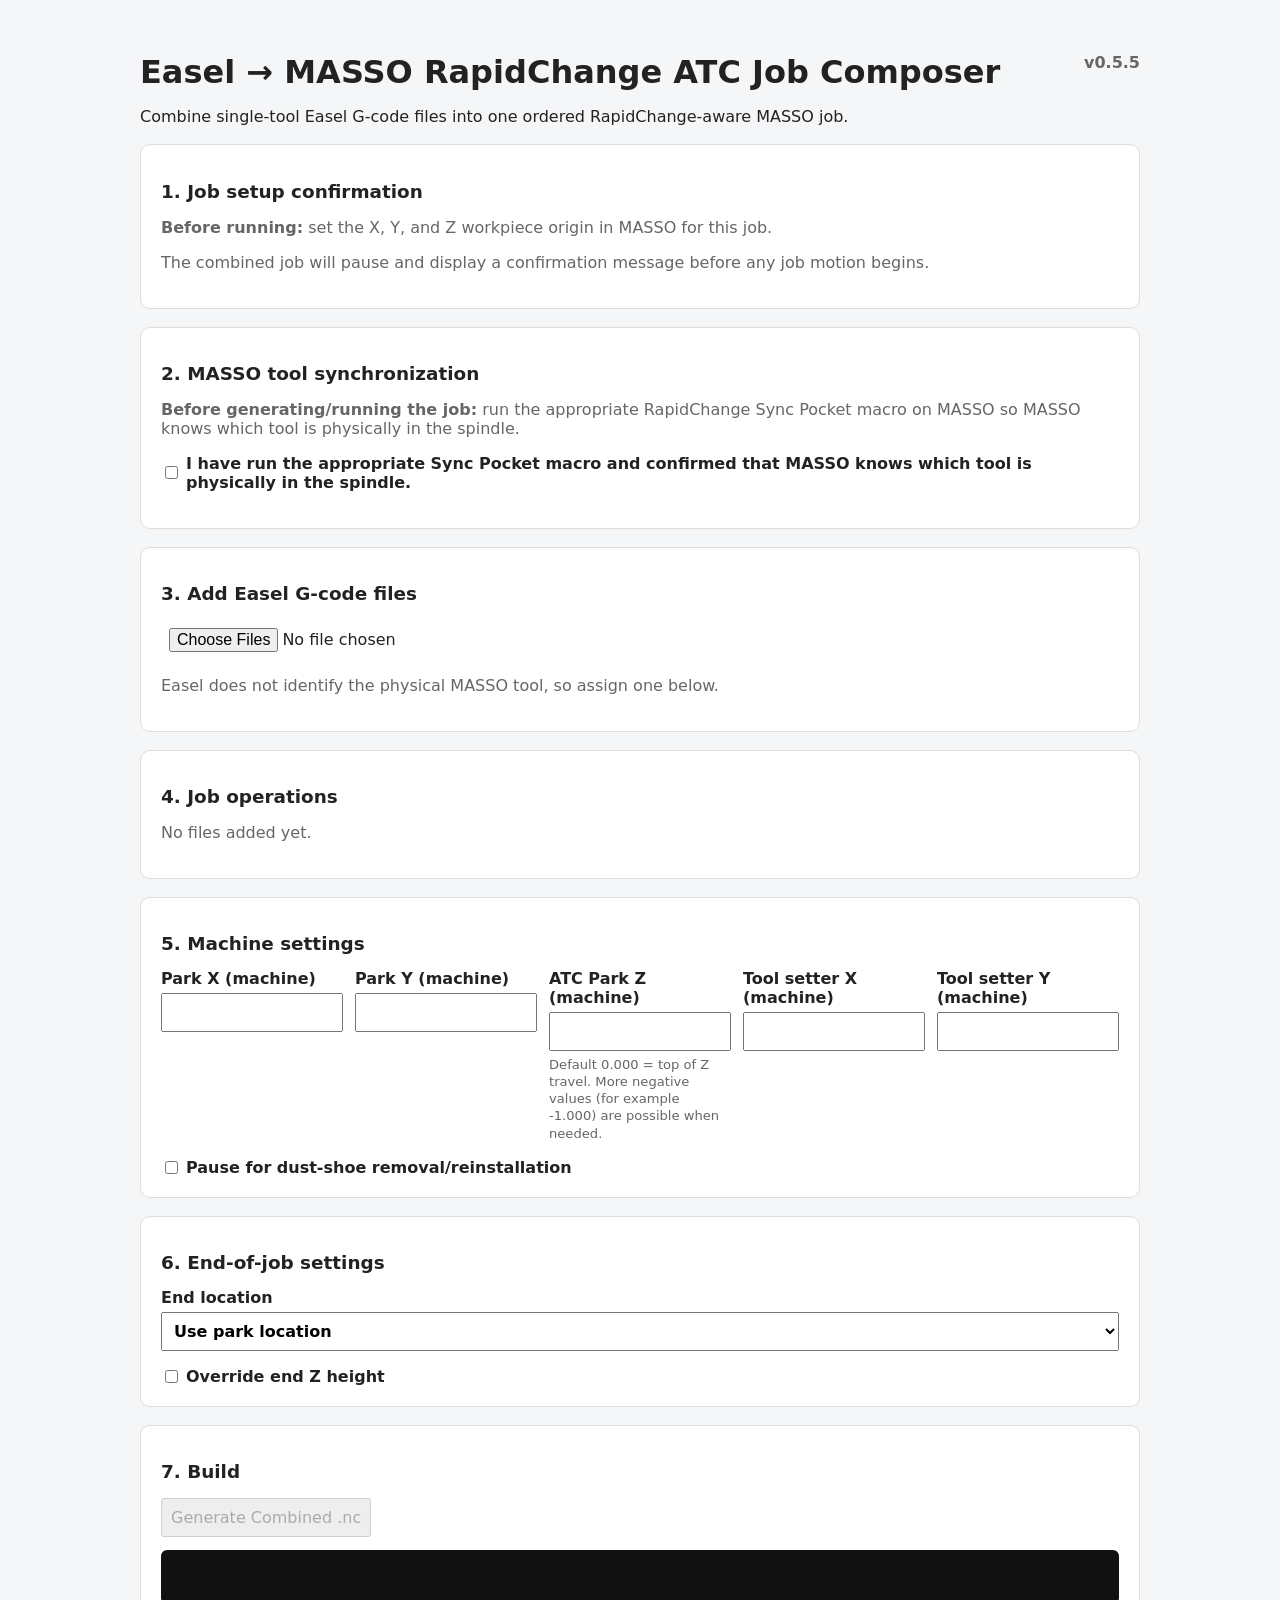
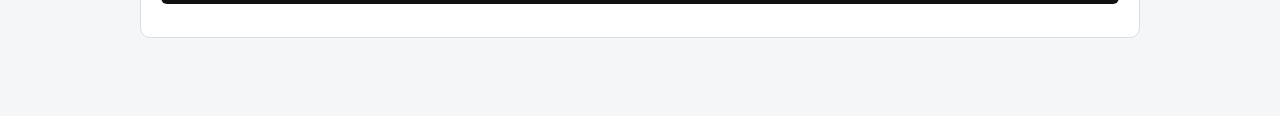
==== index.html @ ffce5ff0 "v055" ====
<!doctype html><html lang="en"><head><meta charset="utf-8"><meta name="viewport" content="width=device-width,initial-scale=1"><title>Easel → MASSO RapidChange ATC Job Composer v0.5.4</title><link rel="stylesheet" href="css/styles.css"></head><body><main class="app"><header><div class="version">v0.5.5</div><h1>Easel → MASSO RapidChange ATC Job Composer</h1><p>Combine single-tool Easel G-code files into one ordered RapidChange-aware MASSO job.</p></header>
<section class="panel"><h2>1. Job setup confirmation</h2>
<p class="hint"><strong>Before running:</strong> set the X, Y, and Z workpiece origin in MASSO for this job.</p>
<p class="hint">The combined job will pause and display a confirmation message before any job motion begins.</p>
</section>
<section class="panel"><h2>2. MASSO tool synchronization</h2>
<p class="hint"><strong>Before generating/running the job:</strong> run the appropriate RapidChange Sync Pocket macro on MASSO so MASSO knows which tool is physically in the spindle.</p>
<label class="checkbox"><input id="startingToolConfirmed" type="checkbox"> I have run the appropriate Sync Pocket macro and confirmed that MASSO knows which tool is physically in the spindle.</label>
<p id="startupStatus" class="status-note"></p>
</section>
<section class="panel"><h2>3. Add Easel G-code files</h2><input id="fileInput" type="file" accept=".nc,.gcode,.txt" multiple><p class="hint">Easel does not identify the physical MASSO tool, so assign one below.</p></section>
<section class="panel"><h2>4. Job operations</h2><div id="operationList"><p class="empty">No files added yet.</p></div></section>
<section class="panel"><h2>5. Machine settings</h2><div class="settings-grid"><label>Park X (machine)<input id="parkX" type="number" step=".001"></label><label>Park Y (machine)<input id="parkY" type="number" step=".001"></label><label>ATC Park Z (machine)<input id="parkZ" type="number" step=".001"><small>Default 0.000 = top of Z travel. More negative values (for example -1.000) are possible when needed.</small></label><label>Tool setter X (machine)<input id="setterX" type="number" step=".001"></label><label>Tool setter Y (machine)<input id="setterY" type="number" step=".001"></label></div><label class="checkbox"><input id="dustShoeEnabled" type="checkbox"> Pause for dust-shoe removal/reinstallation</label></section>
<section class="panel"><h2>6. End-of-job settings</h2><label>End location<select id="endMode"><option value="park">Use park location</option><option value="custom">Override with machine coordinates</option><option value="zonly">Leave X/Y unchanged — raise Z only</option></select></label><div id="customEnd" class="settings-grid hidden"><label>End X (machine)<input id="endX" type="number" step=".001"></label><label>End Y (machine)<input id="endY" type="number" step=".001"></label></div><label class="checkbox"><input id="endZOverrideEnabled" type="checkbox"> Override end Z height</label><label id="endZWrap" class="hidden">End Z (machine)<input id="endZ" type="number" step=".001"><small>Default 0.000 = top of Z travel. More negative values are possible when needed.</small></label></section>
<section class="panel"><h2>7. Build</h2><button id="generateButton" disabled>Generate Combined .nc</button><pre id="status"></pre></section></main><script type="module" src="js/app.js"></script></body></html>
---- css/styles.css ----
/* Responsibility: Application layout and visual styling. */
:root{font-family:system-ui,-apple-system,"Segoe UI",sans-serif;color:#222;background:#f5f6f7}body{margin:0}.app{max-width:1000px;margin:auto;padding:32px 20px 60px}header{position:relative}.version{position:absolute;right:0;top:0;font-weight:700;color:#666}.panel{background:#fff;border:1px solid #ddd;border-radius:10px;padding:20px;margin:18px 0}h1{margin-bottom:6px}h2{font-size:1.15rem}.hint,.empty{color:#666}.operation{display:grid;grid-template-columns:1fr 250px auto;gap:10px;align-items:center;padding:10px 0;border-bottom:1px solid #eee}.operation-actions{display:flex;gap:4px}.settings-grid{display:grid;grid-template-columns:repeat(auto-fit,minmax(170px,1fr));gap:12px}label{display:flex;flex-direction:column;gap:5px;font-weight:600}input,select,button{font:inherit;padding:8px}.checkbox{flex-direction:row;margin-top:16px;align-items:center}button{cursor:pointer}#status{white-space:pre-wrap;background:#111;color:#eee;padding:12px;border-radius:6px;min-height:30px}.hidden{display:none!important}
label small{font-size:.82rem;font-weight:400;color:#666;line-height:1.3}
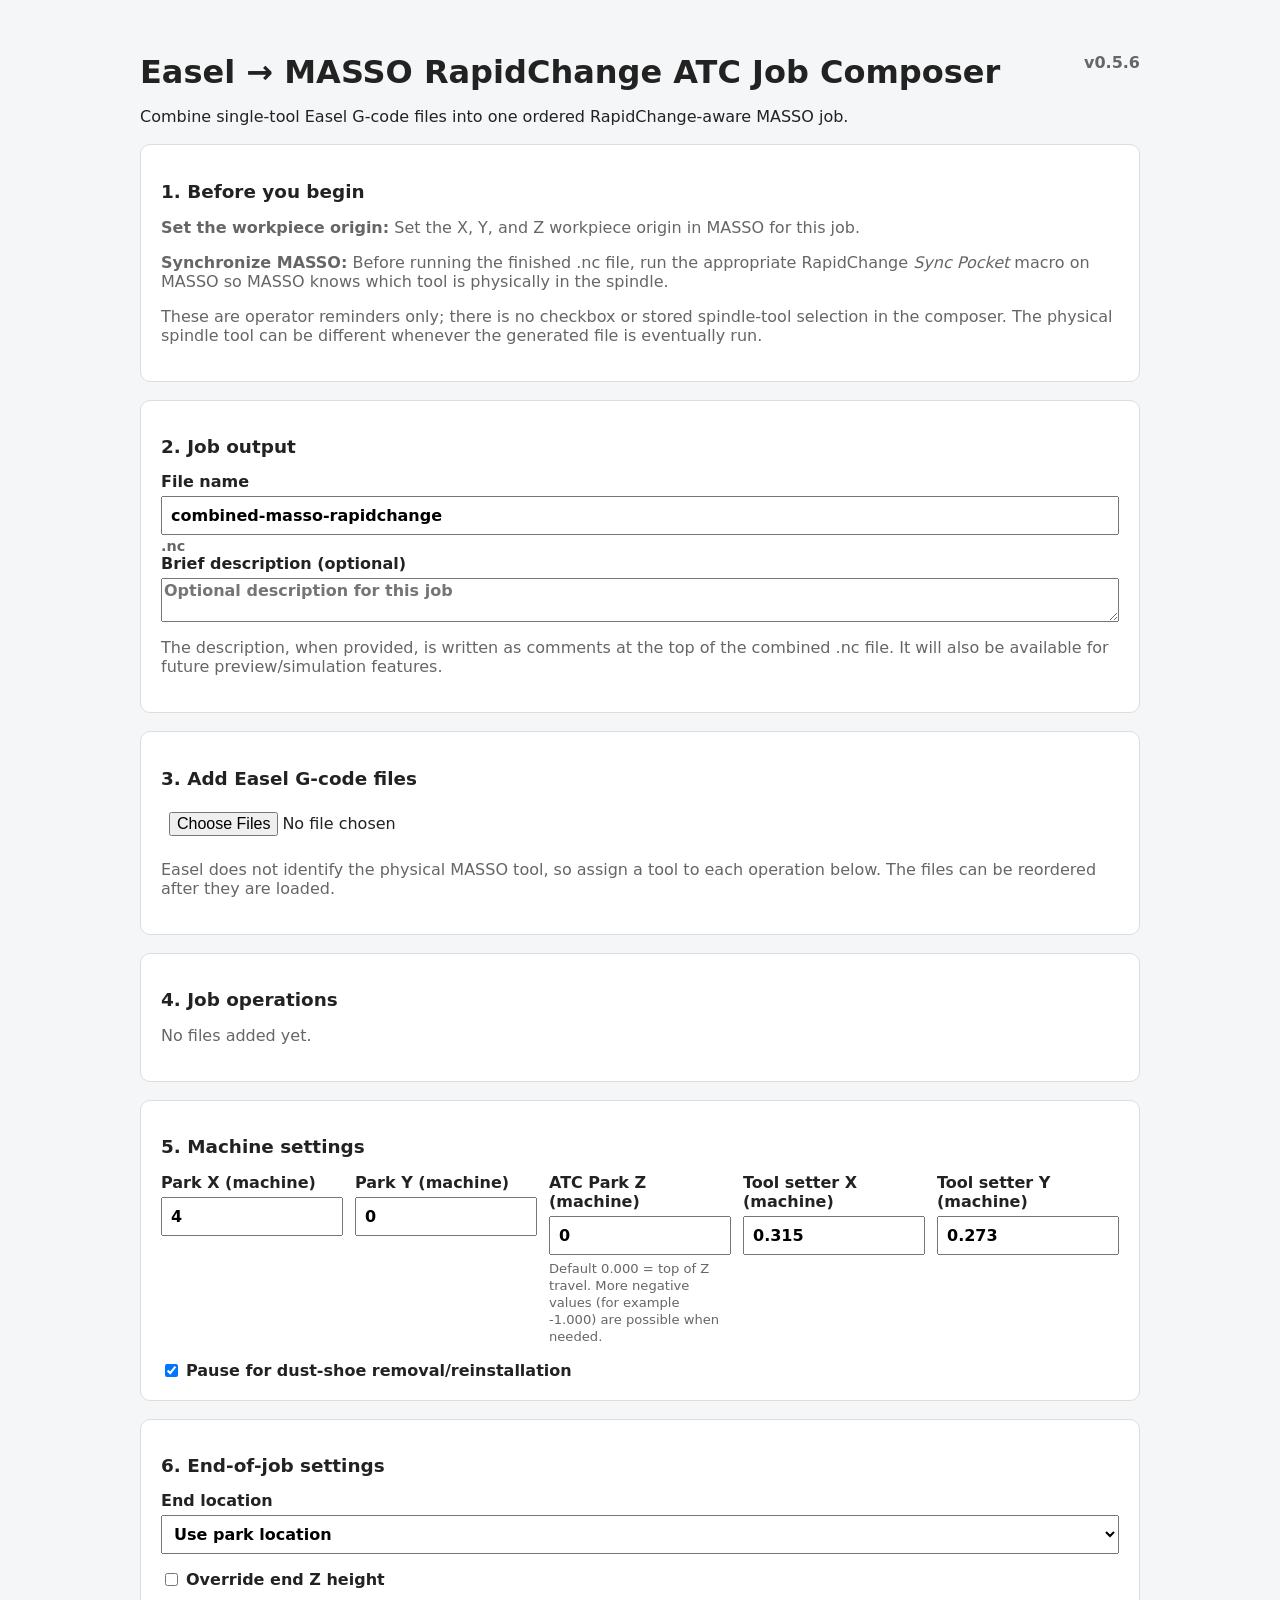
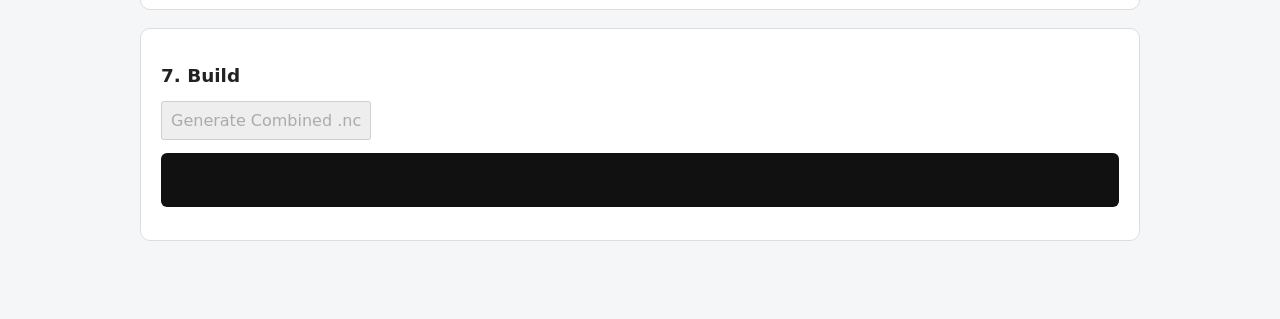
==== commit d730dc2c: "v056" ====
--- a/index.html
+++ b/index.html
@@ -1,15 +1,49 @@
-<!doctype html><html lang="en"><head><meta charset="utf-8"><meta name="viewport" content="width=device-width,initial-scale=1"><title>Easel → MASSO RapidChange ATC Job Composer v0.5.4</title><link rel="stylesheet" href="css/styles.css"></head><body><main class="app"><header><div class="version">v0.5.5</div><h1>Easel → MASSO RapidChange ATC Job Composer</h1><p>Combine single-tool Easel G-code files into one ordered RapidChange-aware MASSO job.</p></header>
-<section class="panel"><h2>1. Job setup confirmation</h2>
-<p class="hint"><strong>Before running:</strong> set the X, Y, and Z workpiece origin in MASSO for this job.</p>
-<p class="hint">The combined job will pause and display a confirmation message before any job motion begins.</p>
+<!doctype html>
+<html lang="en">
+<head>
+<meta charset="utf-8"><meta name="viewport" content="width=device-width,initial-scale=1">
+<title>Easel → MASSO RapidChange ATC Job Composer v0.5.6</title>
+<link rel="stylesheet" href="css/styles.css">
+</head>
+<body><main class="app">
+<header><div class="version">v0.5.6</div><h1>Easel → MASSO RapidChange ATC Job Composer</h1><p>Combine single-tool Easel G-code files into one ordered RapidChange-aware MASSO job.</p></header>
+
+<section class="panel"><h2>1. Before you begin</h2>
+<p class="hint"><strong>Set the workpiece origin:</strong> Set the X, Y, and Z workpiece origin in MASSO for this job.</p>
+<p class="hint"><strong>Synchronize MASSO:</strong> Before running the finished .nc file, run the appropriate RapidChange <em>Sync Pocket</em> macro on MASSO so MASSO knows which tool is physically in the spindle.</p>
+<p class="hint">These are operator reminders only; there is no checkbox or stored spindle-tool selection in the composer. The physical spindle tool can be different whenever the generated file is eventually run.</p>
 </section>
-<section class="panel"><h2>2. MASSO tool synchronization</h2>
-<p class="hint"><strong>Before generating/running the job:</strong> run the appropriate RapidChange Sync Pocket macro on MASSO so MASSO knows which tool is physically in the spindle.</p>
-<label class="checkbox"><input id="startingToolConfirmed" type="checkbox"> I have run the appropriate Sync Pocket macro and confirmed that MASSO knows which tool is physically in the spindle.</label>
-<p id="startupStatus" class="status-note"></p>
+
+<section class="panel"><h2>2. Job output</h2>
+<label>File name<input id="outputFileName" type="text" value="combined-masso-rapidchange" placeholder="combined-masso-rapidchange"><span class="extension">.nc</span></label>
+<label>Brief description (optional)<textarea id="jobDescription" rows="2" placeholder="Optional description for this job"></textarea></label>
+<p class="hint">The description, when provided, is written as comments at the top of the combined .nc file. It will also be available for future preview/simulation features.</p>
 </section>
-<section class="panel"><h2>3. Add Easel G-code files</h2><input id="fileInput" type="file" accept=".nc,.gcode,.txt" multiple><p class="hint">Easel does not identify the physical MASSO tool, so assign one below.</p></section>
+
+<section class="panel"><h2>3. Add Easel G-code files</h2>
+<input id="fileInput" type="file" accept=".nc,.gcode,.txt" multiple>
+<p class="hint">Easel does not identify the physical MASSO tool, so assign a tool to each operation below. The files can be reordered after they are loaded.</p>
+</section>
+
 <section class="panel"><h2>4. Job operations</h2><div id="operationList"><p class="empty">No files added yet.</p></div></section>
-<section class="panel"><h2>5. Machine settings</h2><div class="settings-grid"><label>Park X (machine)<input id="parkX" type="number" step=".001"></label><label>Park Y (machine)<input id="parkY" type="number" step=".001"></label><label>ATC Park Z (machine)<input id="parkZ" type="number" step=".001"><small>Default 0.000 = top of Z travel. More negative values (for example -1.000) are possible when needed.</small></label><label>Tool setter X (machine)<input id="setterX" type="number" step=".001"></label><label>Tool setter Y (machine)<input id="setterY" type="number" step=".001"></label></div><label class="checkbox"><input id="dustShoeEnabled" type="checkbox"> Pause for dust-shoe removal/reinstallation</label></section>
-<section class="panel"><h2>6. End-of-job settings</h2><label>End location<select id="endMode"><option value="park">Use park location</option><option value="custom">Override with machine coordinates</option><option value="zonly">Leave X/Y unchanged — raise Z only</option></select></label><div id="customEnd" class="settings-grid hidden"><label>End X (machine)<input id="endX" type="number" step=".001"></label><label>End Y (machine)<input id="endY" type="number" step=".001"></label></div><label class="checkbox"><input id="endZOverrideEnabled" type="checkbox"> Override end Z height</label><label id="endZWrap" class="hidden">End Z (machine)<input id="endZ" type="number" step=".001"><small>Default 0.000 = top of Z travel. More negative values are possible when needed.</small></label></section>
-<section class="panel"><h2>7. Build</h2><button id="generateButton" disabled>Generate Combined .nc</button><pre id="status"></pre></section></main><script type="module" src="js/app.js"></script></body></html>+
+<section class="panel"><h2>5. Machine settings</h2>
+<div class="settings-grid">
+<label>Park X (machine)<input id="parkX" type="number" step=".001"></label>
+<label>Park Y (machine)<input id="parkY" type="number" step=".001"></label>
+<label>ATC Park Z (machine)<input id="parkZ" type="number" step=".001"><small>Default 0.000 = top of Z travel. More negative values (for example -1.000) are possible when needed.</small></label>
+<label>Tool setter X (machine)<input id="setterX" type="number" step=".001"></label>
+<label>Tool setter Y (machine)<input id="setterY" type="number" step=".001"></label>
+</div>
+<label class="checkbox"><input id="dustShoeEnabled" type="checkbox"> Pause for dust-shoe removal/reinstallation</label>
+</section>
+
+<section class="panel"><h2>6. End-of-job settings</h2>
+<label>End location<select id="endMode"><option value="park">Use park location</option><option value="custom">Override with machine coordinates</option><option value="zonly">Leave X/Y unchanged — raise Z only</option></select></label>
+<div id="customEnd" class="settings-grid hidden"><label>End X (machine)<input id="endX" type="number" step=".001"></label><label>End Y (machine)<input id="endY" type="number" step=".001"></label></div>
+<label class="checkbox"><input id="endZOverrideEnabled" type="checkbox"> Override end Z height</label>
+<label id="endZWrap" class="hidden">End Z (machine)<input id="endZ" type="number" step=".001"><small>Default 0.000 = top of Z travel. More negative values are possible when needed.</small></label>
+</section>
+
+<section class="panel"><h2>7. Build</h2><button id="generateButton" disabled>Generate Combined .nc</button><pre id="status"></pre></section>
+</main><script type="module" src="js/app.js"></script></body></html>
--- a/css/styles.css
+++ b/css/styles.css
@@ -1,3 +1,5 @@
 /* Responsibility: Application layout and visual styling. */
 :root{font-family:system-ui,-apple-system,"Segoe UI",sans-serif;color:#222;background:#f5f6f7}body{margin:0}.app{max-width:1000px;margin:auto;padding:32px 20px 60px}header{position:relative}.version{position:absolute;right:0;top:0;font-weight:700;color:#666}.panel{background:#fff;border:1px solid #ddd;border-radius:10px;padding:20px;margin:18px 0}h1{margin-bottom:6px}h2{font-size:1.15rem}.hint,.empty{color:#666}.operation{display:grid;grid-template-columns:1fr 250px auto;gap:10px;align-items:center;padding:10px 0;border-bottom:1px solid #eee}.operation-actions{display:flex;gap:4px}.settings-grid{display:grid;grid-template-columns:repeat(auto-fit,minmax(170px,1fr));gap:12px}label{display:flex;flex-direction:column;gap:5px;font-weight:600}input,select,button{font:inherit;padding:8px}.checkbox{flex-direction:row;margin-top:16px;align-items:center}button{cursor:pointer}#status{white-space:pre-wrap;background:#111;color:#eee;padding:12px;border-radius:6px;min-height:30px}.hidden{display:none!important}
 label small{font-size:.82rem;font-weight:400;color:#666;line-height:1.3}
+
+.extension{margin-top:-2px;color:#666;font-size:.9rem}.panel textarea{font:inherit;resize:vertical}
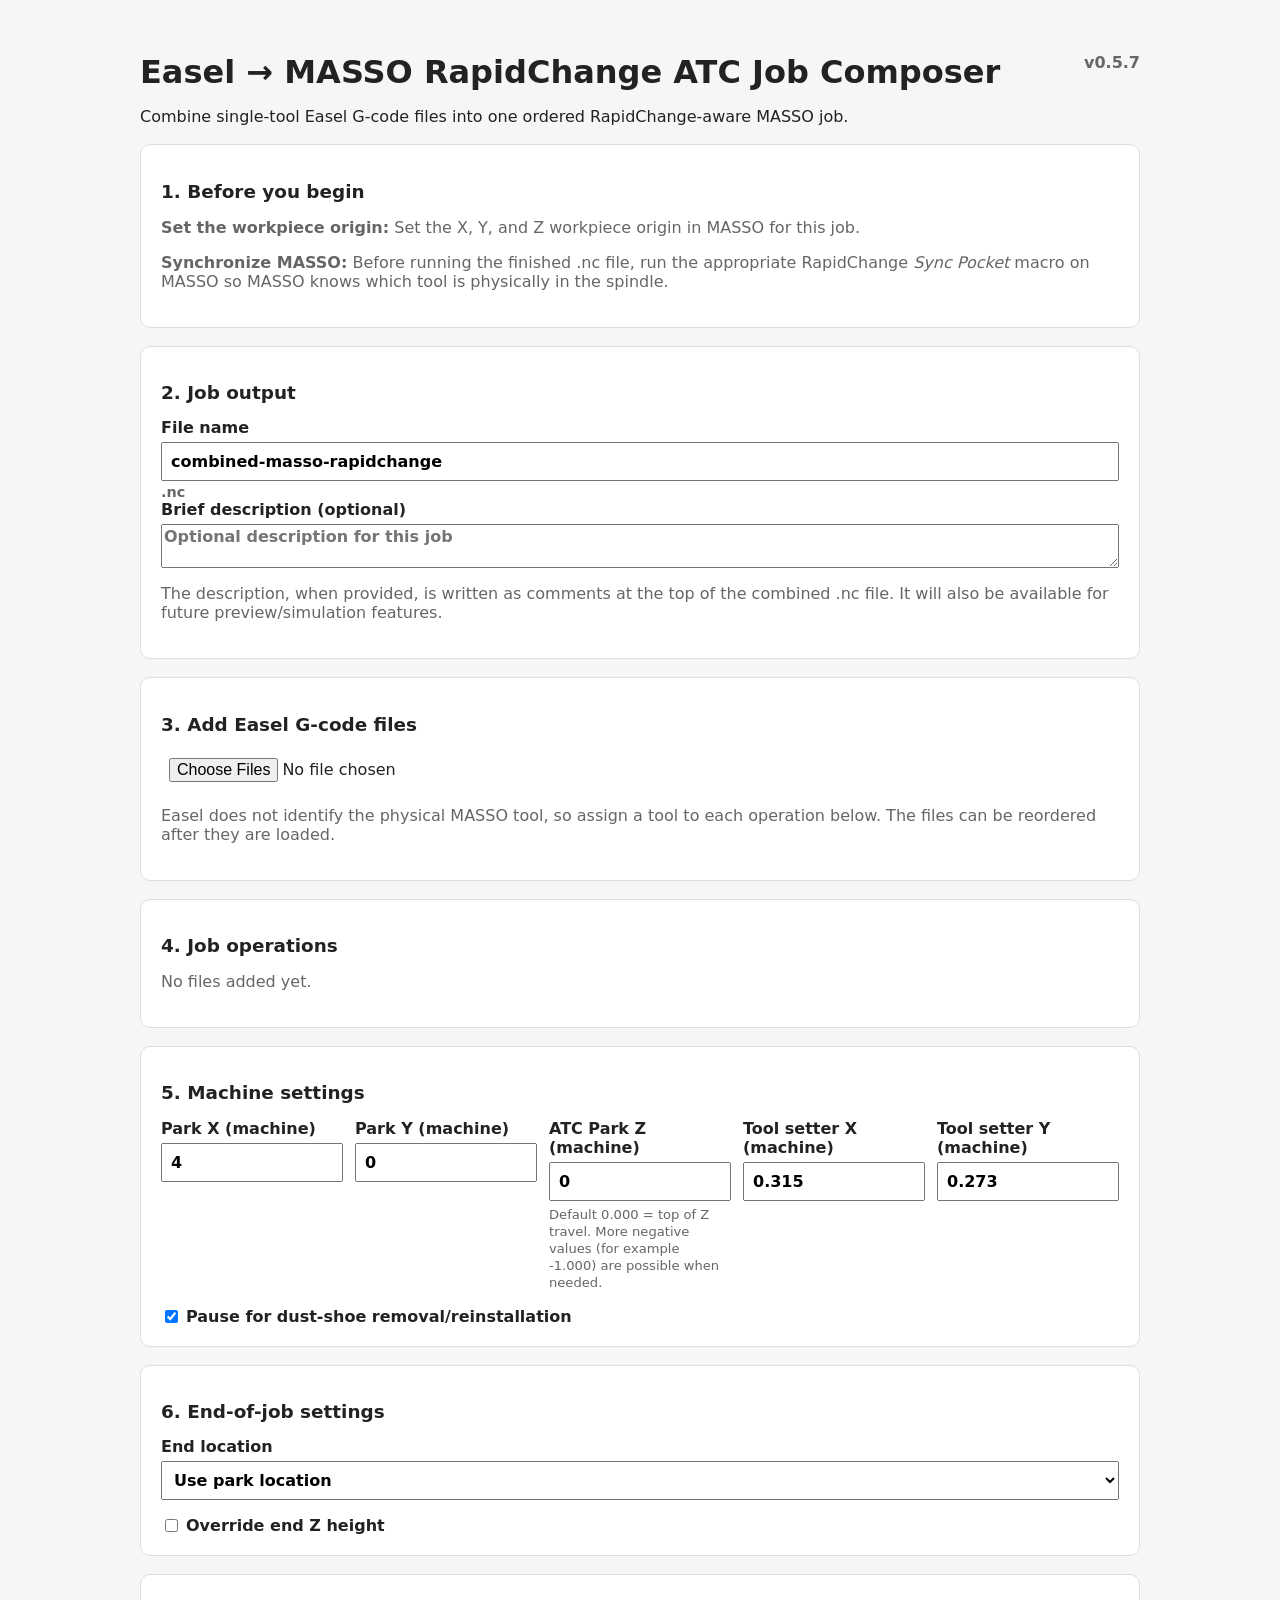
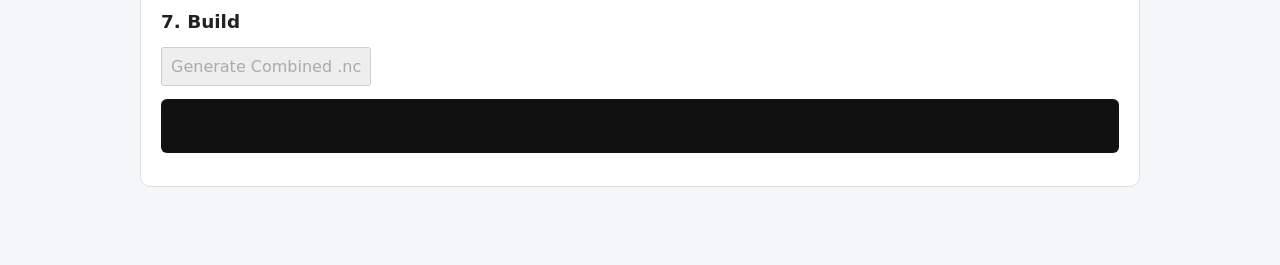
==== commit c157b6c6: "v 057" ====
--- a/index.html
+++ b/index.html
@@ -2,16 +2,15 @@
 <html lang="en">
 <head>
 <meta charset="utf-8"><meta name="viewport" content="width=device-width,initial-scale=1">
-<title>Easel → MASSO RapidChange ATC Job Composer v0.5.6</title>
+<title>Easel → MASSO RapidChange ATC Job Composer v0.5.7</title>
 <link rel="stylesheet" href="css/styles.css">
 </head>
 <body><main class="app">
-<header><div class="version">v0.5.6</div><h1>Easel → MASSO RapidChange ATC Job Composer</h1><p>Combine single-tool Easel G-code files into one ordered RapidChange-aware MASSO job.</p></header>
+<header><div class="version">v0.5.7</div><h1>Easel → MASSO RapidChange ATC Job Composer</h1><p>Combine single-tool Easel G-code files into one ordered RapidChange-aware MASSO job.</p></header>
 
 <section class="panel"><h2>1. Before you begin</h2>
 <p class="hint"><strong>Set the workpiece origin:</strong> Set the X, Y, and Z workpiece origin in MASSO for this job.</p>
 <p class="hint"><strong>Synchronize MASSO:</strong> Before running the finished .nc file, run the appropriate RapidChange <em>Sync Pocket</em> macro on MASSO so MASSO knows which tool is physically in the spindle.</p>
-<p class="hint">These are operator reminders only; there is no checkbox or stored spindle-tool selection in the composer. The physical spindle tool can be different whenever the generated file is eventually run.</p>
 </section>
 
 <section class="panel"><h2>2. Job output</h2>
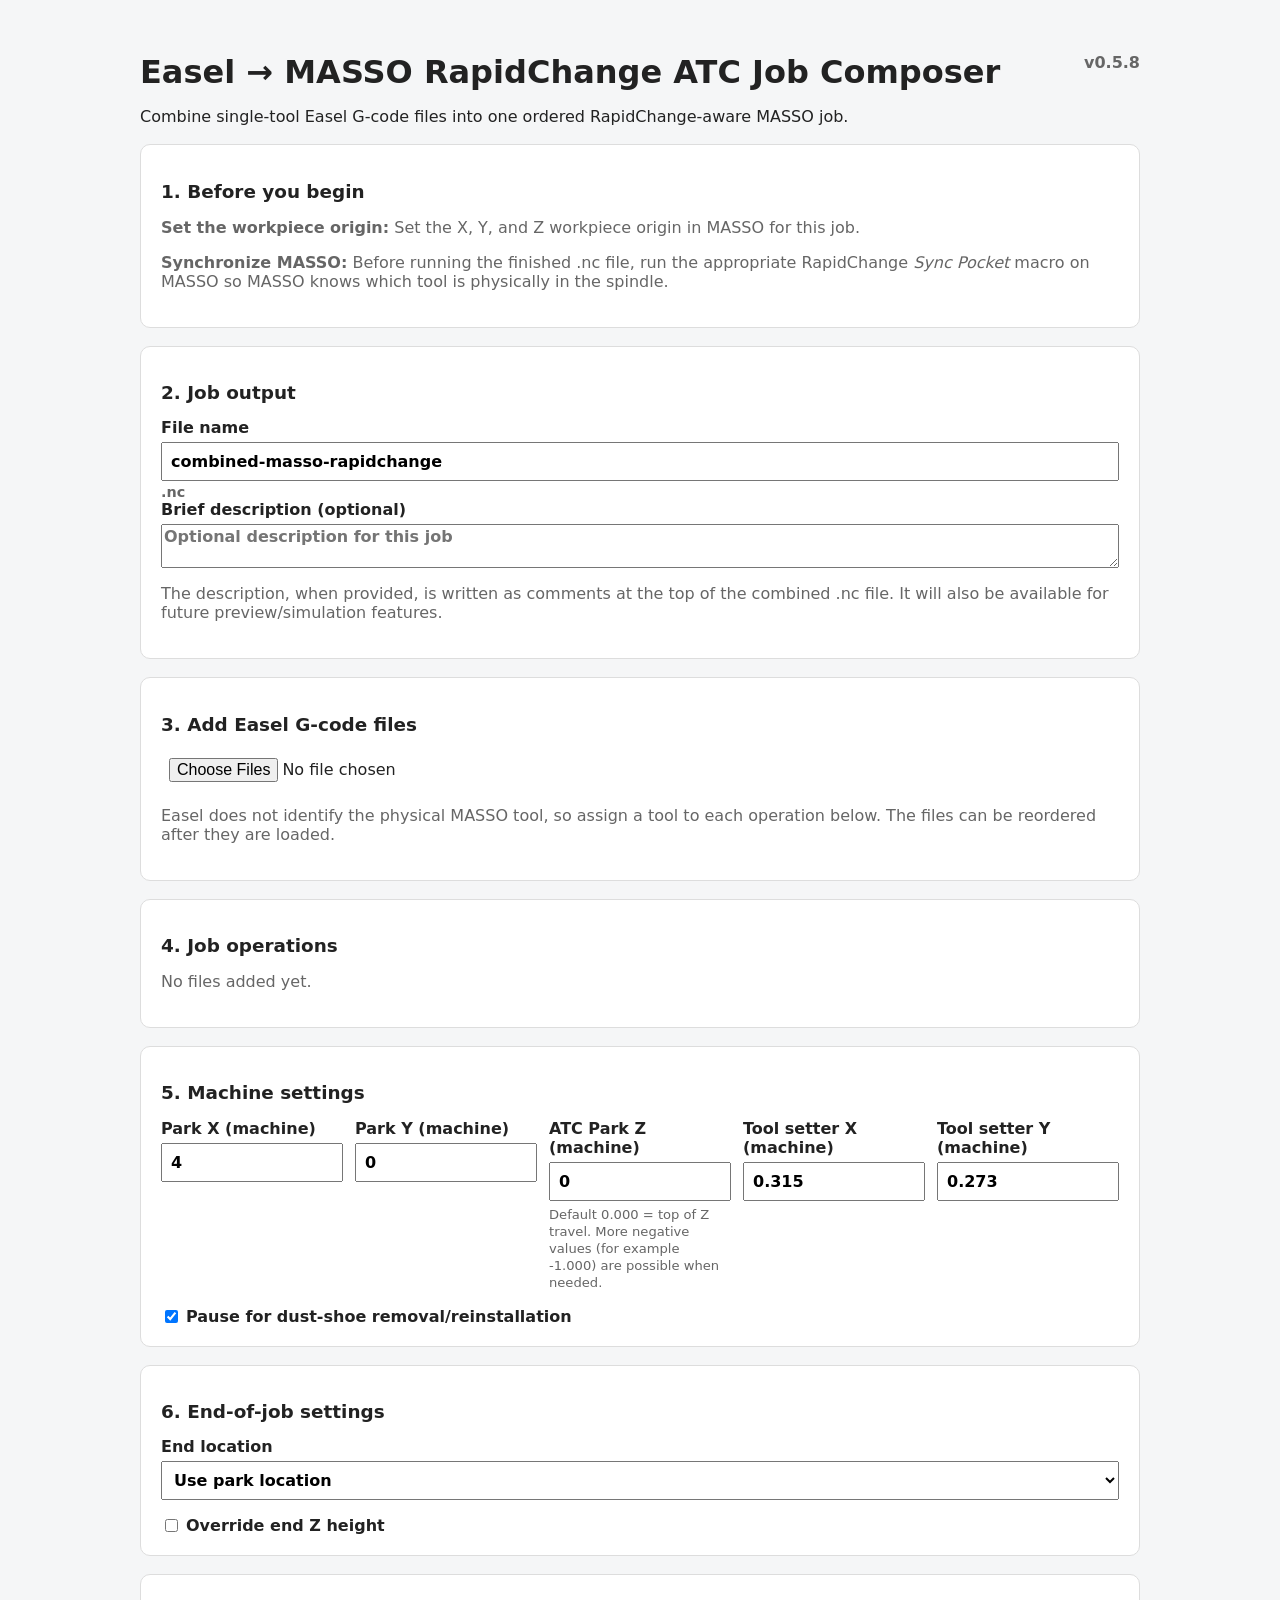
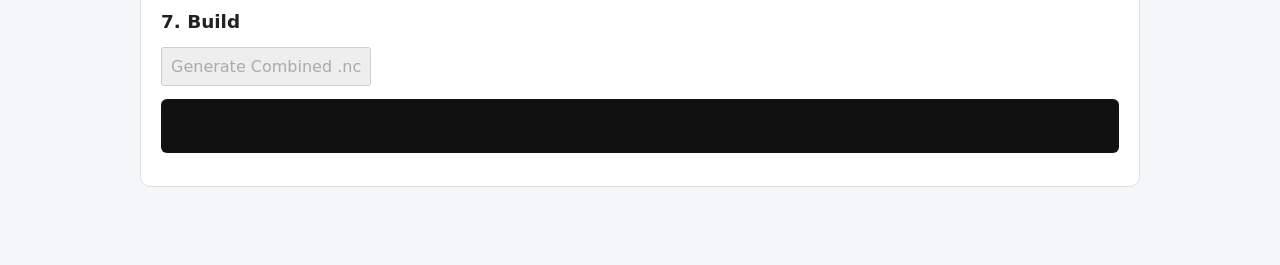
==== commit f0f609b4: "composer v 0..5.8" ====
--- a/index.html
+++ b/index.html
@@ -2,11 +2,11 @@
 <html lang="en">
 <head>
 <meta charset="utf-8"><meta name="viewport" content="width=device-width,initial-scale=1">
-<title>Easel → MASSO RapidChange ATC Job Composer v0.5.7</title>
+<title>Easel → MASSO RapidChange ATC Job Composer v0.5.8</title>
 <link rel="stylesheet" href="css/styles.css">
 </head>
 <body><main class="app">
-<header><div class="version">v0.5.7</div><h1>Easel → MASSO RapidChange ATC Job Composer</h1><p>Combine single-tool Easel G-code files into one ordered RapidChange-aware MASSO job.</p></header>
+<header><div class="version">v0.5.8</div><h1>Easel → MASSO RapidChange ATC Job Composer</h1><p>Combine single-tool Easel G-code files into one ordered RapidChange-aware MASSO job.</p></header>
 
 <section class="panel"><h2>1. Before you begin</h2>
 <p class="hint"><strong>Set the workpiece origin:</strong> Set the X, Y, and Z workpiece origin in MASSO for this job.</p>
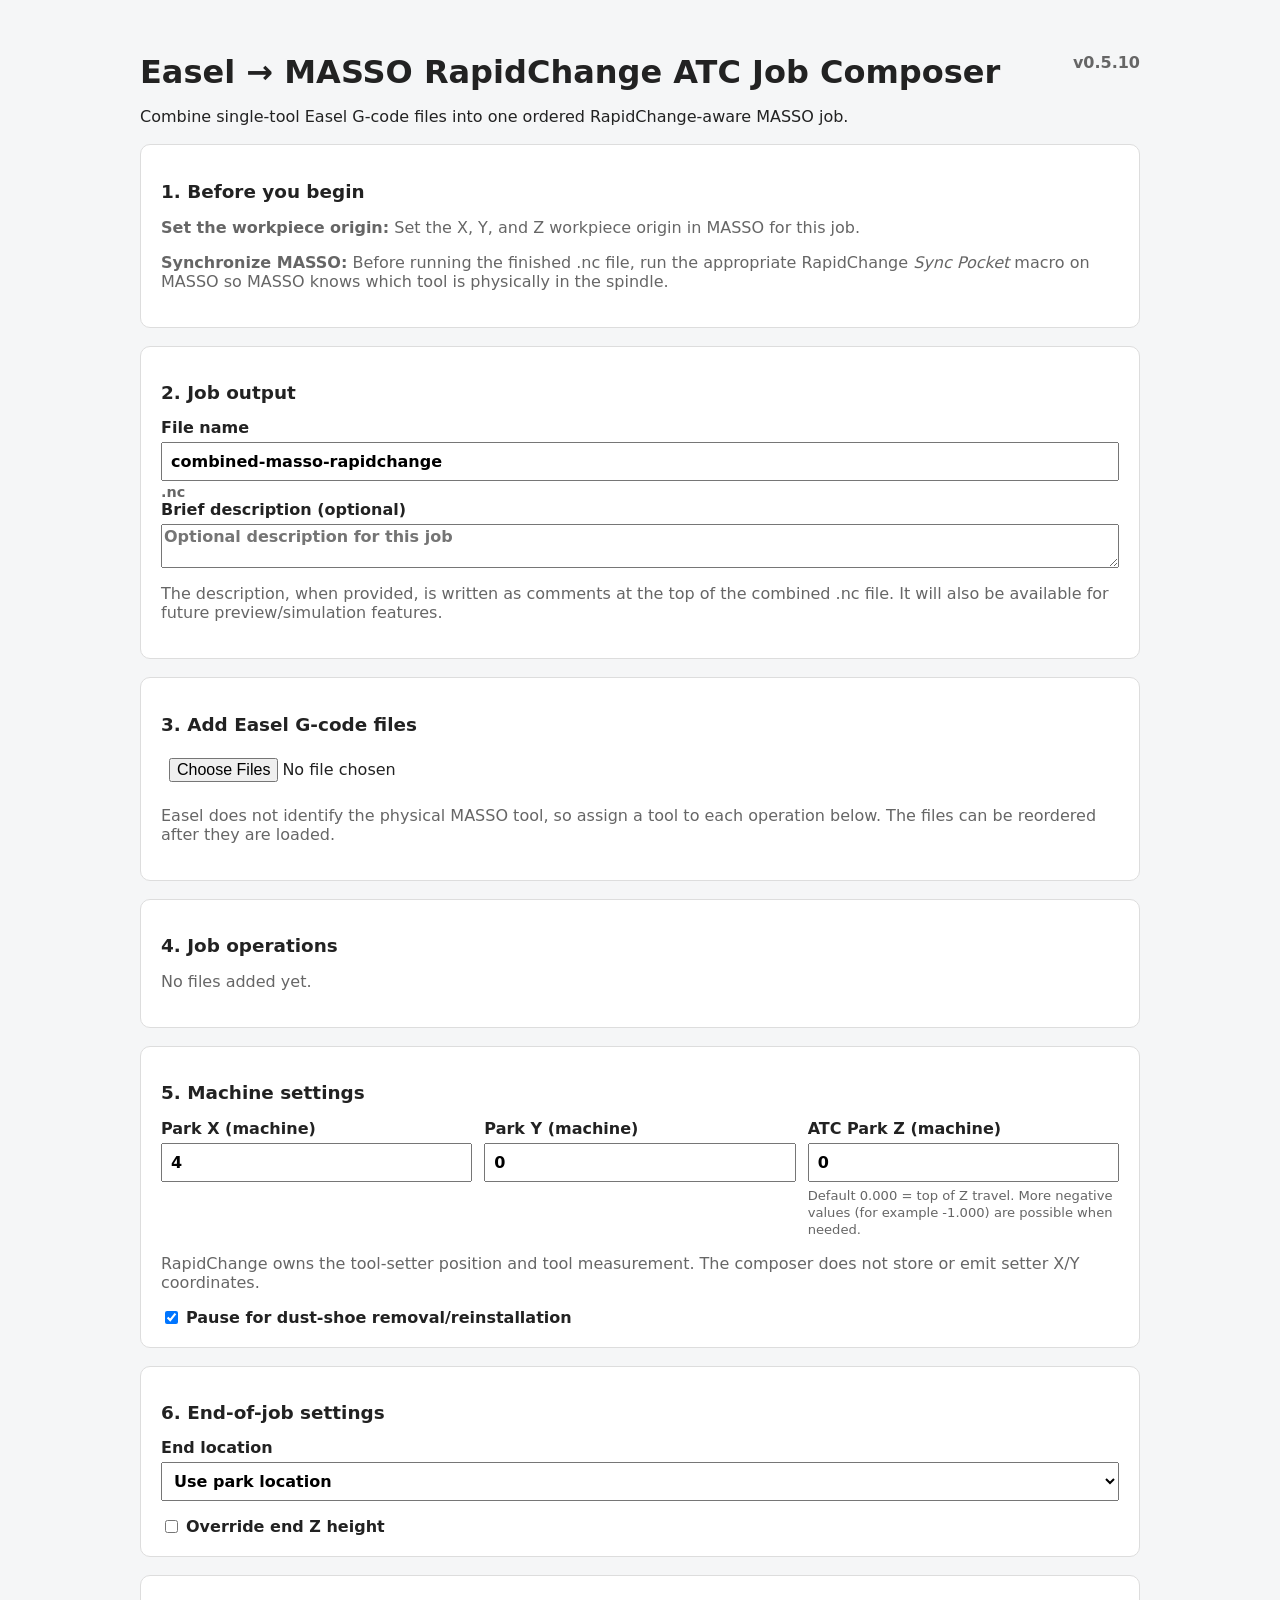
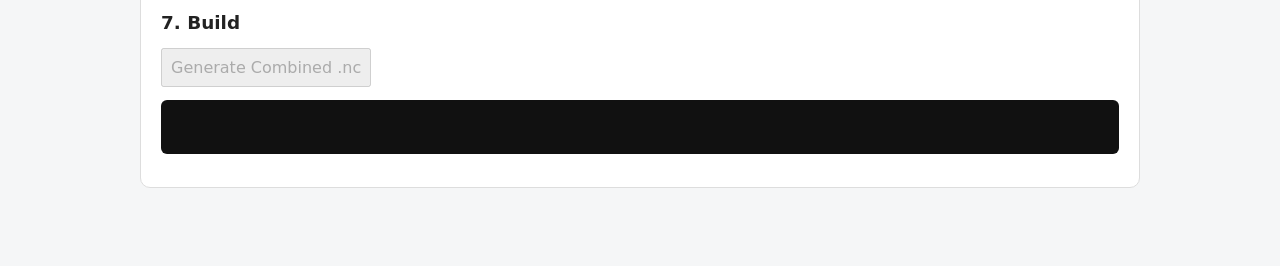
==== commit d4a834c6: "composer 0510" ====
--- a/index.html
+++ b/index.html
@@ -2,11 +2,11 @@
 <html lang="en">
 <head>
 <meta charset="utf-8"><meta name="viewport" content="width=device-width,initial-scale=1">
-<title>Easel → MASSO RapidChange ATC Job Composer v0.5.8</title>
+<title>Easel → MASSO RapidChange ATC Job Composer v0.5.10</title>
 <link rel="stylesheet" href="css/styles.css">
 </head>
 <body><main class="app">
-<header><div class="version">v0.5.8</div><h1>Easel → MASSO RapidChange ATC Job Composer</h1><p>Combine single-tool Easel G-code files into one ordered RapidChange-aware MASSO job.</p></header>
+<header><div class="version">v0.5.10</div><h1>Easel → MASSO RapidChange ATC Job Composer</h1><p>Combine single-tool Easel G-code files into one ordered RapidChange-aware MASSO job.</p></header>
 
 <section class="panel"><h2>1. Before you begin</h2>
 <p class="hint"><strong>Set the workpiece origin:</strong> Set the X, Y, and Z workpiece origin in MASSO for this job.</p>
@@ -31,9 +31,8 @@
 <label>Park X (machine)<input id="parkX" type="number" step=".001"></label>
 <label>Park Y (machine)<input id="parkY" type="number" step=".001"></label>
 <label>ATC Park Z (machine)<input id="parkZ" type="number" step=".001"><small>Default 0.000 = top of Z travel. More negative values (for example -1.000) are possible when needed.</small></label>
-<label>Tool setter X (machine)<input id="setterX" type="number" step=".001"></label>
-<label>Tool setter Y (machine)<input id="setterY" type="number" step=".001"></label>
 </div>
+<p class="hint">RapidChange owns the tool-setter position and tool measurement. The composer does not store or emit setter X/Y coordinates.</p>
 <label class="checkbox"><input id="dustShoeEnabled" type="checkbox"> Pause for dust-shoe removal/reinstallation</label>
 </section>
 
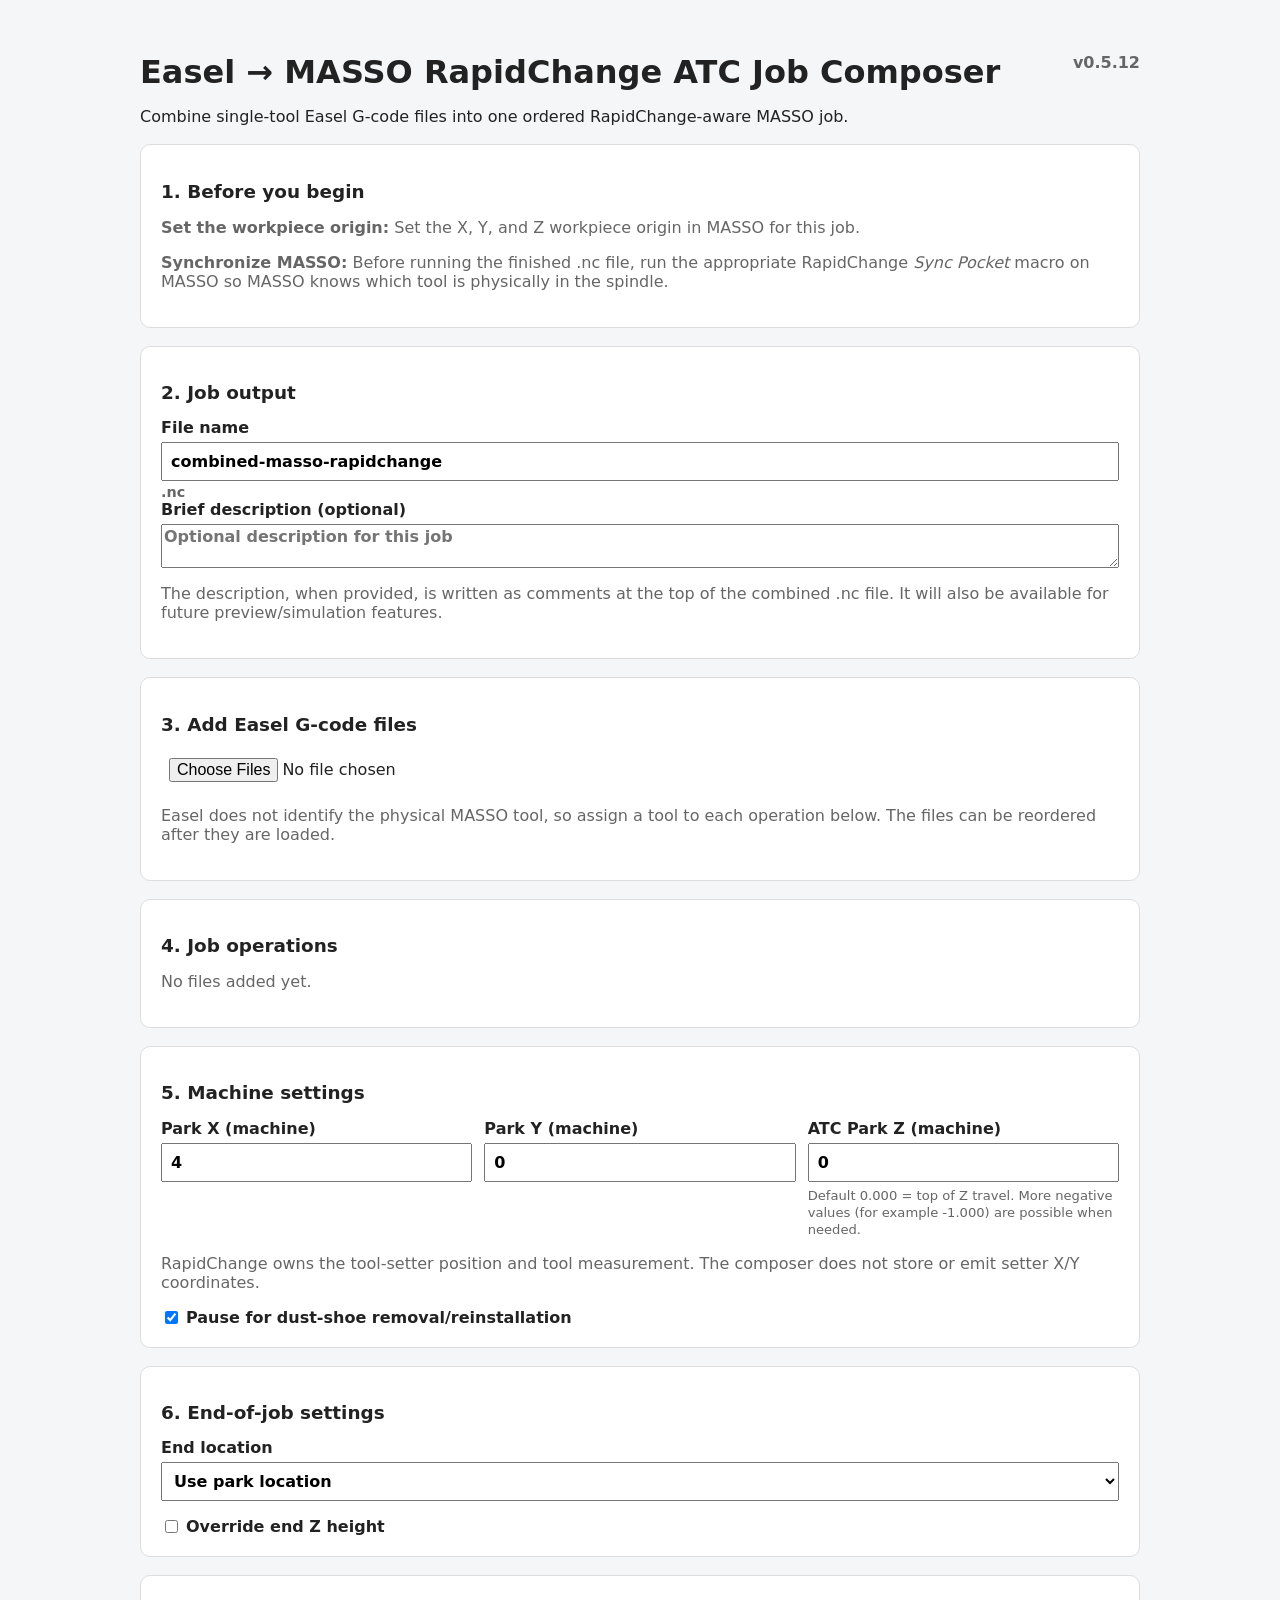
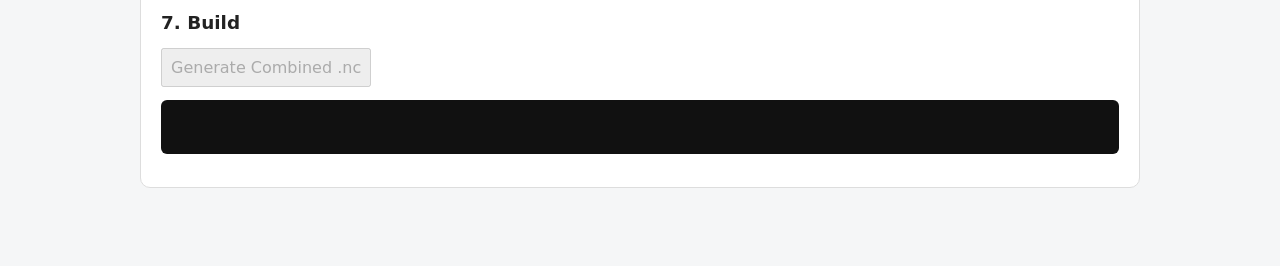
==== commit 6afa99ec: "composer 0.5.12" ====
--- a/index.html
+++ b/index.html
@@ -2,11 +2,11 @@
 <html lang="en">
 <head>
 <meta charset="utf-8"><meta name="viewport" content="width=device-width,initial-scale=1">
-<title>Easel → MASSO RapidChange ATC Job Composer v0.5.10</title>
+<title>Easel → MASSO RapidChange ATC Job Composer v0.5.12</title>
 <link rel="stylesheet" href="css/styles.css">
 </head>
 <body><main class="app">
-<header><div class="version">v0.5.10</div><h1>Easel → MASSO RapidChange ATC Job Composer</h1><p>Combine single-tool Easel G-code files into one ordered RapidChange-aware MASSO job.</p></header>
+<header><div class="version">v0.5.12</div><h1>Easel → MASSO RapidChange ATC Job Composer</h1><p>Combine single-tool Easel G-code files into one ordered RapidChange-aware MASSO job.</p></header>
 
 <section class="panel"><h2>1. Before you begin</h2>
 <p class="hint"><strong>Set the workpiece origin:</strong> Set the X, Y, and Z workpiece origin in MASSO for this job.</p>
--- a/css/styles.css
+++ b/css/styles.css
@@ -3,3 +3,5 @@
 label small{font-size:.82rem;font-weight:400;color:#666;line-height:1.3}
 
 .extension{margin-top:-2px;color:#666;font-size:.9rem}.panel textarea{font:inherit;resize:vertical}
+
+.tool-controls{display:flex;flex-direction:column;gap:6px}.manual-tool-select{font-size:.92rem}@media(max-width:700px){.operation{grid-template-columns:1fr auto}.tool-controls{grid-column:1/-1}.operation-actions{grid-column:2;grid-row:1}}
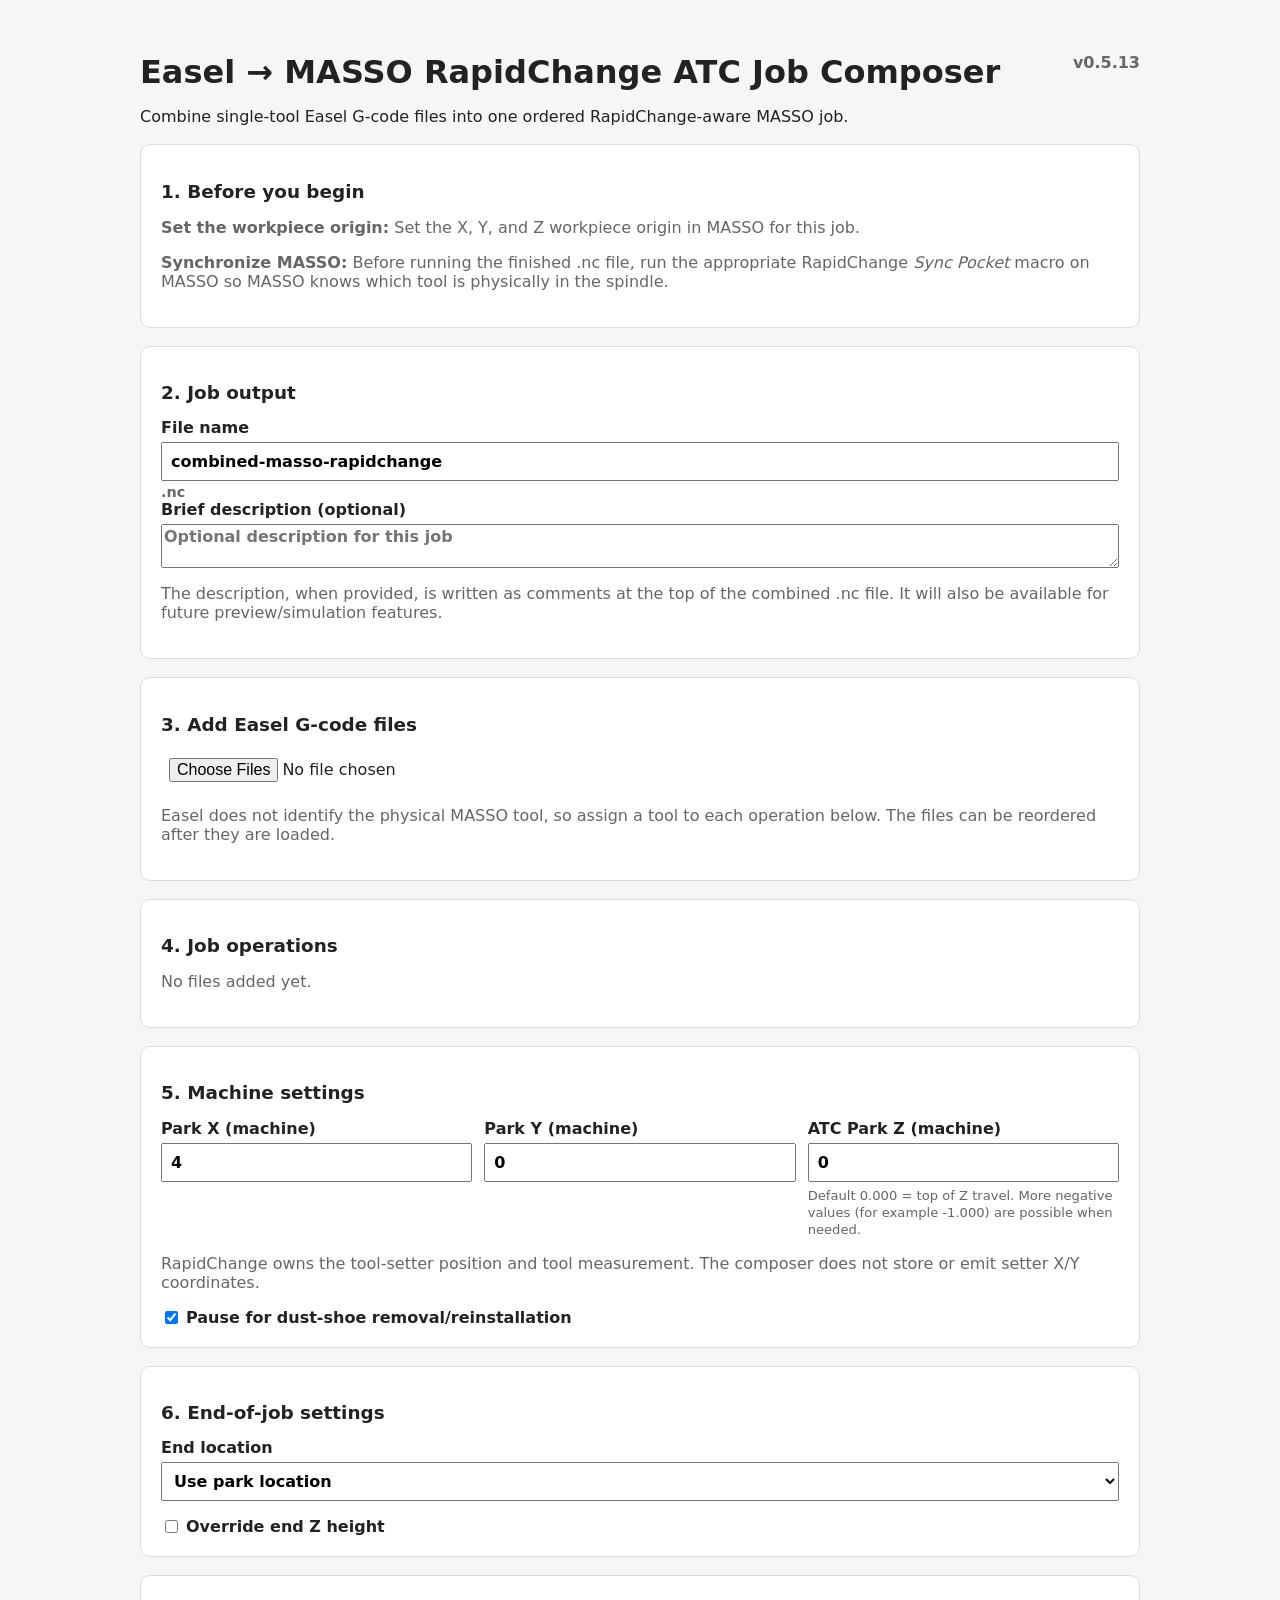
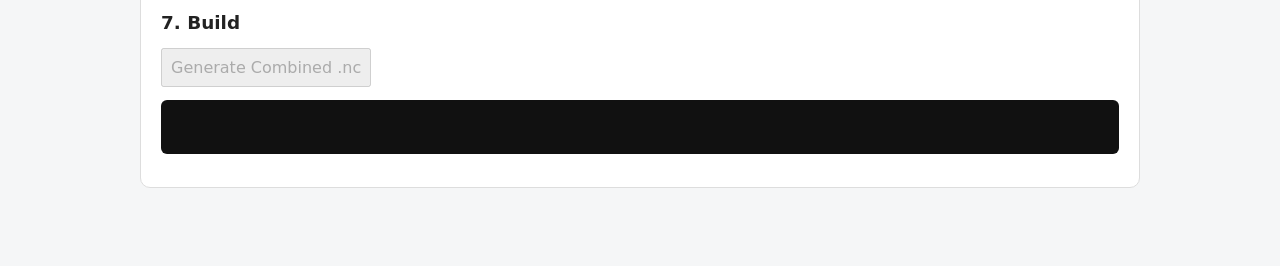
==== commit 20b8ac7f: "compose 0.5.13" ====
--- a/index.html
+++ b/index.html
@@ -2,11 +2,11 @@
 <html lang="en">
 <head>
 <meta charset="utf-8"><meta name="viewport" content="width=device-width,initial-scale=1">
-<title>Easel → MASSO RapidChange ATC Job Composer v0.5.12</title>
+<title>Easel → MASSO RapidChange ATC Job Composer v0.5.13</title>
 <link rel="stylesheet" href="css/styles.css">
 </head>
 <body><main class="app">
-<header><div class="version">v0.5.12</div><h1>Easel → MASSO RapidChange ATC Job Composer</h1><p>Combine single-tool Easel G-code files into one ordered RapidChange-aware MASSO job.</p></header>
+<header><div class="version">v0.5.13</div><h1>Easel → MASSO RapidChange ATC Job Composer</h1><p>Combine single-tool Easel G-code files into one ordered RapidChange-aware MASSO job.</p></header>
 
 <section class="panel"><h2>1. Before you begin</h2>
 <p class="hint"><strong>Set the workpiece origin:</strong> Set the X, Y, and Z workpiece origin in MASSO for this job.</p>
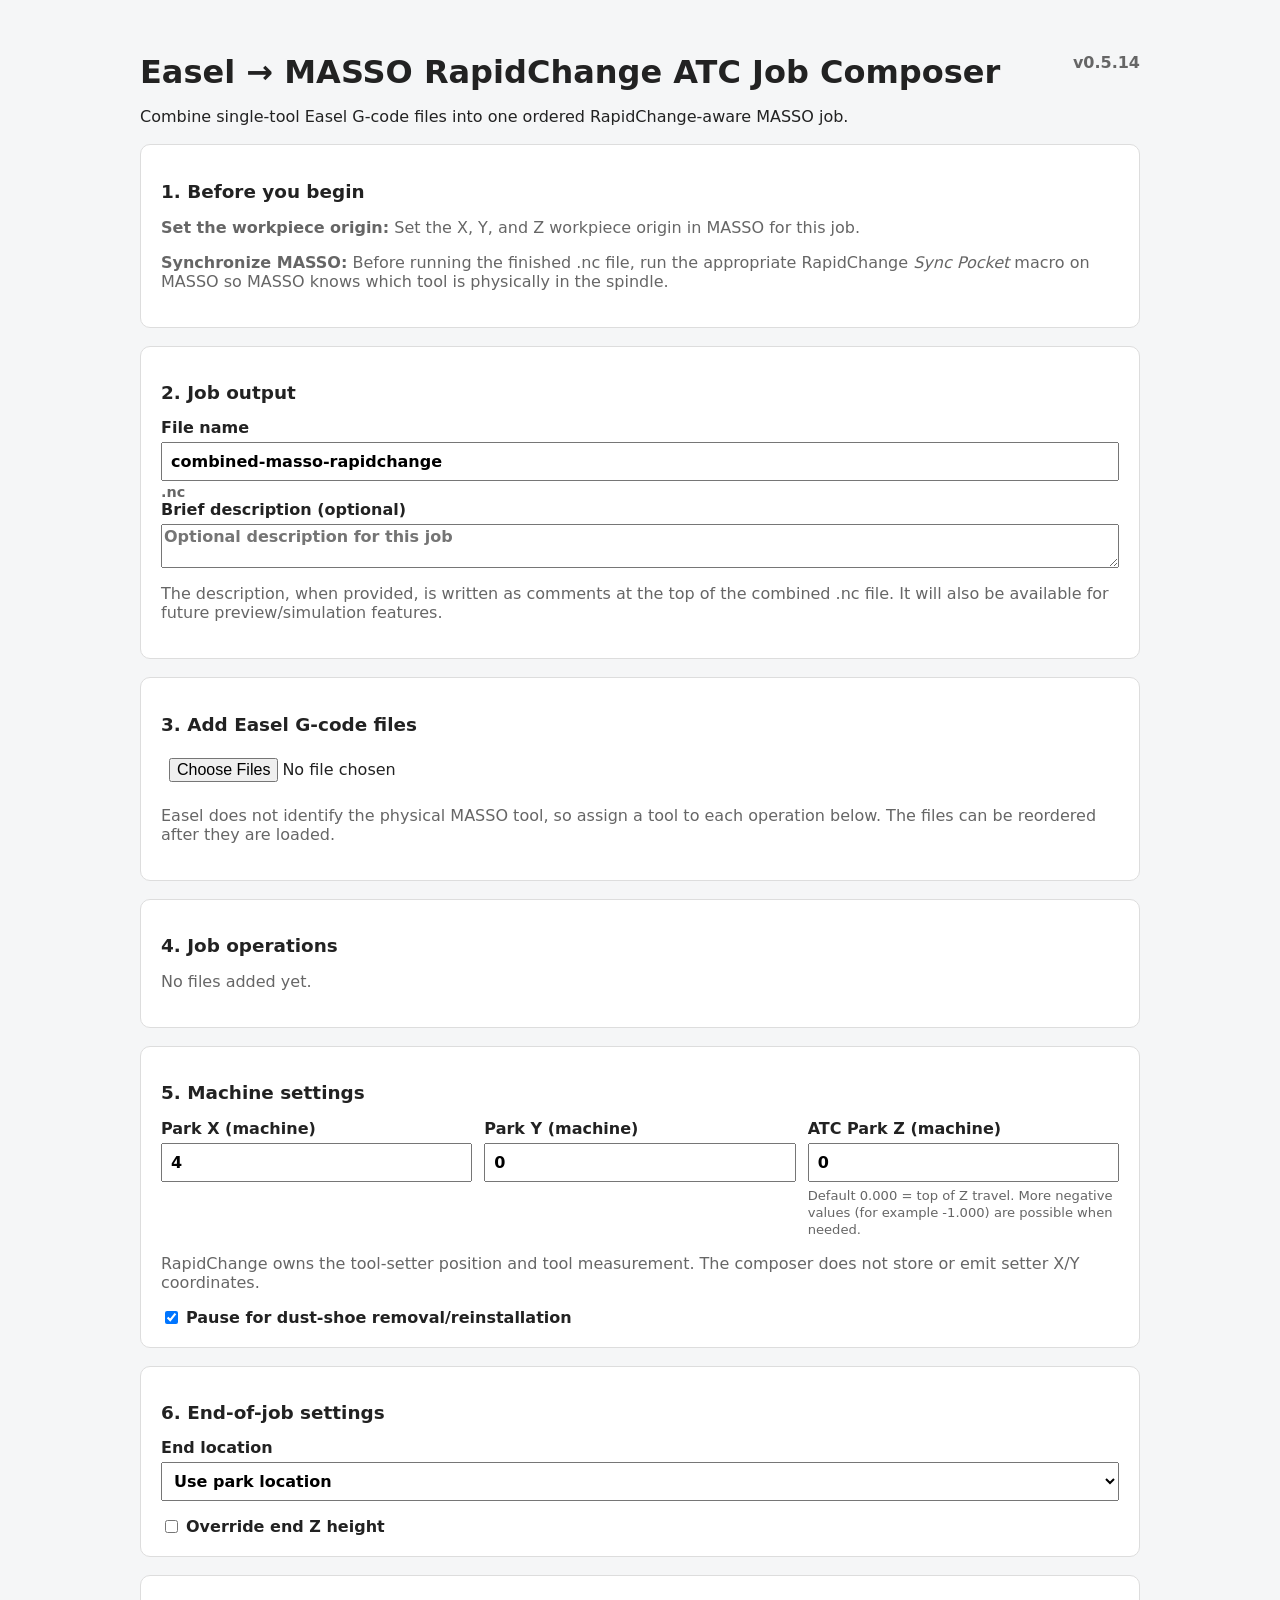
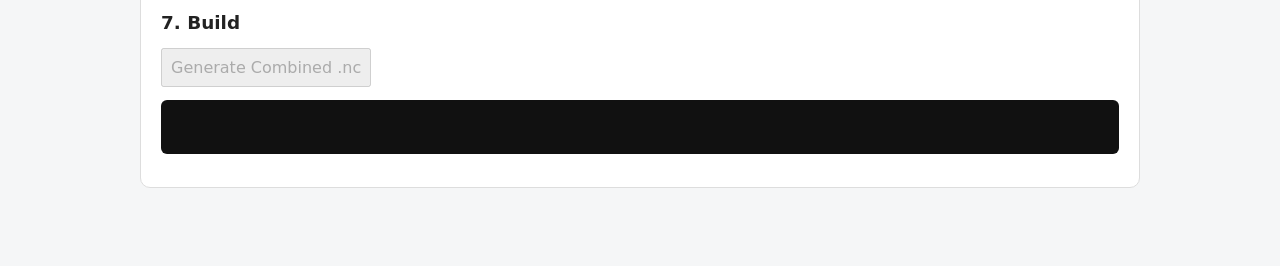
==== commit 942b2208: "composer 0.5.14" ====
--- a/index.html
+++ b/index.html
@@ -2,11 +2,11 @@
 <html lang="en">
 <head>
 <meta charset="utf-8"><meta name="viewport" content="width=device-width,initial-scale=1">
-<title>Easel → MASSO RapidChange ATC Job Composer v0.5.13</title>
+<title>Easel → MASSO RapidChange ATC Job Composer v0.5.14</title>
 <link rel="stylesheet" href="css/styles.css">
 </head>
 <body><main class="app">
-<header><div class="version">v0.5.13</div><h1>Easel → MASSO RapidChange ATC Job Composer</h1><p>Combine single-tool Easel G-code files into one ordered RapidChange-aware MASSO job.</p></header>
+<header><div class="version">v0.5.14</div><h1>Easel → MASSO RapidChange ATC Job Composer</h1><p>Combine single-tool Easel G-code files into one ordered RapidChange-aware MASSO job.</p></header>
 
 <section class="panel"><h2>1. Before you begin</h2>
 <p class="hint"><strong>Set the workpiece origin:</strong> Set the X, Y, and Z workpiece origin in MASSO for this job.</p>
